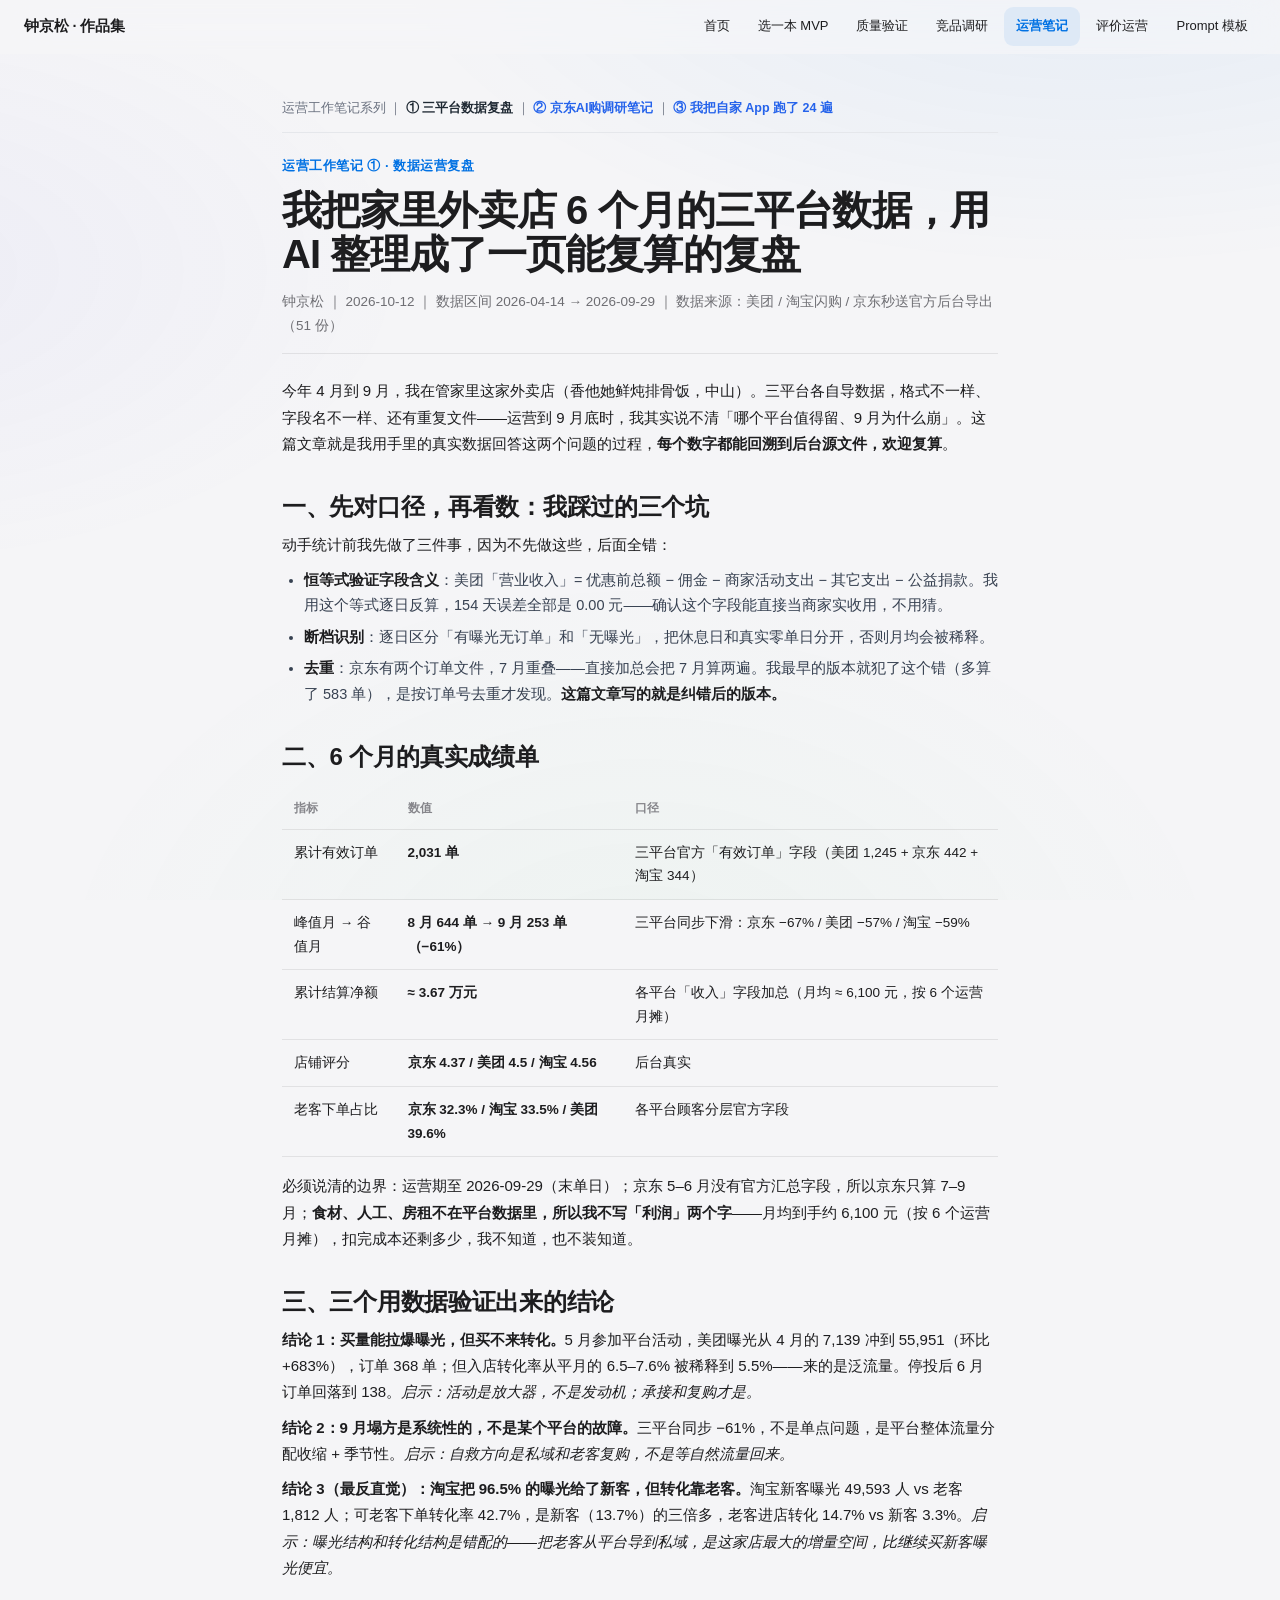
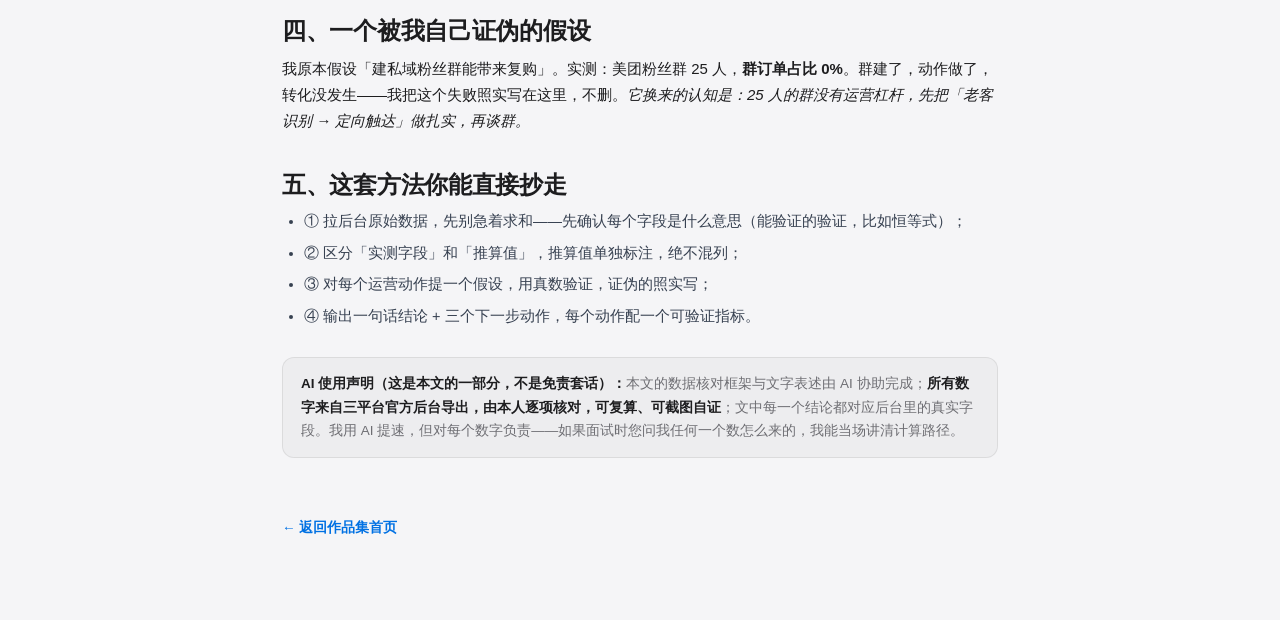
==== aigc/index.html @ b5534ff2 "作品集静态站：GitHub Pages 就绪（含全部资源与 CSV）" ====
<!DOCTYPE html>
<html lang="zh-CN">
<head>
<meta charset="UTF-8">
<meta name="viewport" content="width=device-width,initial-scale=1">
<title>AIGC 作品 ① · 三平台数据复盘：我把家里外卖店 6 个月的数据算明白了</title>
<style>
*{box-sizing:border-box;margin:0;padding:0}
body{font-family:-apple-system,"Segoe UI","PingFang SC","Microsoft YaHei",sans-serif;
background:#fff;color:#1f2933;line-height:1.85;font-size:16px;-webkit-font-smoothing:antialiased}
.wrap{max-width:760px;margin:0 auto;padding:44px 22px 80px}
.kicker{font-size:13px;font-weight:700;color:#2563eb;letter-spacing:.5px}
h1{font-size:26px;font-weight:800;letter-spacing:-.4px;line-height:1.35;margin:10px 0 14px}
.byline{color:#6b7280;font-size:13.5px;border-bottom:1px solid #e5e7eb;padding-bottom:16px;margin-bottom:24px}
h2{font-size:19px;font-weight:700;margin:36px 0 10px;color:#111}
p{color:#374151;margin:12px 0}
strong{color:#111}
table{width:100%;border-collapse:collapse;font-size:13.5px;margin:16px 0}
th,td{padding:9px 10px;border:1px solid #e5e7eb;text-align:left;vertical-align:top}
th{background:#f3f4f6;font-weight:600;color:#4b5563;font-size:12.5px}
.hl{background:#fffbeb;border:1px solid #fde68a;border-radius:10px;padding:14px 18px;font-size:14px;color:#78350f;margin:16px 0}
.ok{background:#ecfdf5;border:1px solid #a7f3d0;border-radius:10px;padding:14px 18px;font-size:14px;color:#065f46;margin:16px 0}
.disclosure{border:1px dashed #cbd5e1;border-radius:10px;padding:14px 18px;font-size:13.5px;color:#475569;margin:28px 0;background:#f8fafc}
ul{margin:10px 0 14px 22px;color:#374151}
li{margin:6px 0}
.back{display:inline-block;margin-top:30px;font-size:13.5px;color:#2563eb;text-decoration:none;font-weight:600}
</style>
<link rel="stylesheet" href="../assets/apple-fx.css"></head><body>
<nav id="nav">
  <span class="brand">钟京松 · 作品集</span>
  <a href="/">首页</a>
  <a href="/mvp/index.html">选一本 MVP</a>
  <a href="/evaluation/index.html">质量验证</a>
  <a href="/analysis/index.html">竞品调研</a>
  <a href="/aigc/index.html" class="on">运营笔记</a>
  <a href="/reviews/index.html">评价运营</a>
  <a href="/prompts/index.html">Prompt 模板</a>
</nav>
<div class="wrap">

<div style="font-size:12.5px;color:#6b7280;border-bottom:1px solid #e5e7eb;padding-bottom:12px;margin-bottom:22px">运营工作笔记系列 ｜ <b style="color:#1f2933">① 三平台数据复盘</b> ｜ <a href="2/index.html" style="color:#2563eb;font-weight:600;text-decoration:none">② 京东AI购调研笔记</a> ｜ <a href="3/index.html" style="color:#2563eb;font-weight:600;text-decoration:none">③ 我把自家 App 跑了 24 遍</a></div>
<div class="kicker">运营工作笔记 ① · 数据运营复盘</div>
<h1>我把家里外卖店 6 个月的三平台数据，用 AI 整理成了一页能复算的复盘</h1>
<div class="byline">钟京松 ｜ 2026-10-12 ｜ 数据区间 2026-04-14 → 2026-09-29 ｜ 数据来源：美团 / 淘宝闪购 / 京东秒送官方后台导出（51 份）</div>

<p>今年 4 月到 9 月，我在管家里这家外卖店（香他她鲜炖排骨饭，中山）。三平台各自导数据，格式不一样、字段名不一样、还有重复文件——运营到 9 月底时，我其实说不清「哪个平台值得留、9 月为什么崩」。这篇文章就是我用手里的真实数据回答这两个问题的过程，<strong>每个数字都能回溯到后台源文件，欢迎复算</strong>。</p>

<h2>一、先对口径，再看数：我踩过的三个坑</h2>
<p>动手统计前我先做了三件事，因为不先做这些，后面全错：</p>
<ul>
  <li><strong>恒等式验证字段含义</strong>：美团「营业收入」= 优惠前总额 − 佣金 − 商家活动支出 − 其它支出 − 公益捐款。我用这个等式逐日反算，154 天误差全部是 0.00 元——确认这个字段能直接当商家实收用，不用猜。</li>
  <li><strong>断档识别</strong>：逐日区分「有曝光无订单」和「无曝光」，把休息日和真实零单日分开，否则月均会被稀释。</li>
  <li><strong>去重</strong>：京东有两个订单文件，7 月重叠——直接加总会把 7 月算两遍。我最早的版本就犯了这个错（多算了 583 单），是按订单号去重才发现。<strong>这篇文章写的就是纠错后的版本。</strong></li>
</ul>

<h2>二、6 个月的真实成绩单</h2>
<table>
  <tr><th>指标</th><th>数值</th><th>口径</th></tr>
  <tr><td>累计有效订单</td><td><strong>2,031 单</strong></td><td>三平台官方「有效订单」字段（美团 1,245 + 京东 442 + 淘宝 344）</td></tr>
  <tr><td>峰值月 → 谷值月</td><td><strong>8 月 644 单 → 9 月 253 单（−61%）</strong></td><td>三平台同步下滑：京东 −67% / 美团 −57% / 淘宝 −59%</td></tr>
  <tr><td>累计结算净额</td><td><strong>≈ 3.67 万元</strong></td><td>各平台「收入」字段加总（月均 ≈ 6,100 元，按 6 个运营月摊）</td></tr>
  <tr><td>店铺评分</td><td><strong>京东 4.37 / 美团 4.5 / 淘宝 4.56</strong></td><td>后台真实</td></tr>
  <tr><td>老客下单占比</td><td><strong>京东 32.3% / 淘宝 33.5% / 美团 39.6%</strong></td><td>各平台顾客分层官方字段</td></tr>
</table>
<p>必须说清的边界：运营期至 2026-09-29（末单日）；京东 5–6 月没有官方汇总字段，所以京东只算 7–9 月；<strong>食材、人工、房租不在平台数据里，所以我不写「利润」两个字</strong>——月均到手约 6,100 元（按 6 个运营月摊），扣完成本还剩多少，我不知道，也不装知道。</p>

<h2>三、三个用数据验证出来的结论</h2>
<p><strong>结论 1：买量能拉爆曝光，但买不来转化。</strong>5 月参加平台活动，美团曝光从 4 月的 7,139 冲到 55,951（环比 +683%），订单 368 单；但入店转化率从平月的 6.5–7.6% 被稀释到 5.5%——来的是泛流量。停投后 6 月订单回落到 138。<em>启示：活动是放大器，不是发动机；承接和复购才是。</em></p>
<p><strong>结论 2：9 月塌方是系统性的，不是某个平台的故障。</strong>三平台同步 −61%，不是单点问题，是平台整体流量分配收缩 + 季节性。<em>启示：自救方向是私域和老客复购，不是等自然流量回来。</em></p>
<p><strong>结论 3（最反直觉）：淘宝把 96.5% 的曝光给了新客，但转化靠老客。</strong>淘宝新客曝光 49,593 人 vs 老客 1,812 人；可老客下单转化率 42.7%，是新客（13.7%）的三倍多，老客进店转化 14.7% vs 新客 3.3%。<em>启示：曝光结构和转化结构是错配的——把老客从平台导到私域，是这家店最大的增量空间，比继续买新客曝光便宜。</em></p>

<h2>四、一个被我自己证伪的假设</h2>
<p>我原本假设「建私域粉丝群能带来复购」。实测：美团粉丝群 25 人，<strong>群订单占比 0%</strong>。群建了，动作做了，转化没发生——我把这个失败照实写在这里，不删。<em>它换来的认知是：25 人的群没有运营杠杆，先把「老客识别 → 定向触达」做扎实，再谈群。</em></p>

<h2>五、这套方法你能直接抄走</h2>
<ul>
  <li>① 拉后台原始数据，先别急着求和——先确认每个字段是什么意思（能验证的验证，比如恒等式）；</li>
  <li>② 区分「实测字段」和「推算值」，推算值单独标注，绝不混列；</li>
  <li>③ 对每个运营动作提一个假设，用真数验证，证伪的照实写；</li>
  <li>④ 输出一句话结论 + 三个下一步动作，每个动作配一个可验证指标。</li>
</ul>

<div class="disclosure"><strong>AI 使用声明（这是本文的一部分，不是免责套话）：</strong>本文的数据核对框架与文字表述由 AI 协助完成；<strong>所有数字来自三平台官方后台导出，由本人逐项核对，可复算、可截图自证</strong>；文中每一个结论都对应后台里的真实字段。我用 AI 提速，但对每个数字负责——如果面试时您问我任何一个数怎么来的，我能当场讲清计算路径。</div>

<a class="back" href="index.html">← 返回作品集首页</a>
</div><script src="../assets/apple-fx.js" defer></script>
</body></html>
---- assets/apple-fx.css ----
/* ============================================================
   apple-fx.css — Apple 官网级效果层（作品集全站共享）
   依赖：无。置于各页 <style> 之后链接，靠级联覆盖页面原样式。
   配套：apple-fx.js（加 .fx-on、跑滚动编排）；无 JS 时全站退回原样式。
   来源：apple-design（物理/哲学）+ apple-web-fx skill（代码/数值）
   ============================================================ */

:root{
  --ap-bg:#f5f5f7; --ap-ink:#1d1d1f; --ap-text:#1d1d1f;
  --ap-muted:#6e6e73; --ap-faint:#86868b;
  --ap-blue:#0071e3; --ap-blue-hover:#0077ed; --ap-blue-soft:rgba(0,113,227,.08);
  --ap-green:#248a3d; --ap-green-soft:rgba(52,199,89,.12);
  --ap-amber:#b25000; --ap-amber-soft:rgba(255,149,0,.12);
  --ap-red:#d70015;   --ap-red-soft:rgba(255,59,48,.10);
  --ap-card:rgba(255,255,255,.72);
  --ap-line:rgba(0,0,0,.08);
  --ap-radius:18px; --ap-radius-sm:14px; --ap-pill:980px;
  --ap-shadow:0 1px 2px rgba(0,0,0,.04),0 12px 32px rgba(0,0,0,.07);
  --ap-ease:cubic-bezier(.28,.11,.32,1);
  --ap-font:-apple-system,BlinkMacSystemFont,"SF Pro Display","SF Pro Text","Helvetica Neue","PingFang SC","Microsoft YaHei",sans-serif;
}

/* ---------- 基底：苹果灰底 + 系统字 ---------- */
.fx-on body{background:var(--ap-bg);color:var(--ap-text);
  font-family:var(--ap-font);font-size:15px;line-height:1.75}
.fx-on .wrap{position:relative;z-index:1}

/* ---------- 玻璃卡：header / section / .card / .kpi ---------- */
.fx-on header,.fx-on section,.fx-on .card,.fx-on .kpi{
  position:relative;isolation:isolate;
  background:linear-gradient(180deg,rgba(255,255,255,.85),rgba(255,255,255,.70));
  -webkit-backdrop-filter:blur(24px) saturate(180%);
  backdrop-filter:blur(24px) saturate(180%);
  border:1px solid rgba(255,255,255,.70);
  border-radius:var(--ap-radius);
  box-shadow:inset 0 1px 0 rgba(255,255,255,.90),0 1px 2px rgba(0,0,0,.03),0 16px 40px rgba(0,0,0,.07);
}
.fx-on header::after,.fx-on section::after,.fx-on .card::after,.fx-on .kpi::after{
  content:"";position:absolute;inset:0;border-radius:inherit;pointer-events:none;z-index:-1;
  background:linear-gradient(135deg,rgba(255,255,255,.40),rgba(255,255,255,.06) 30%,transparent 60%);
  mix-blend-mode:screen}
.fx-on header{padding:34px 36px}
.fx-on section{padding:30px 34px}
.fx-on .card{border-radius:var(--ap-radius-sm);padding:18px 22px}
.fx-on .kpi{border-radius:var(--ap-radius-sm);padding:16px 18px}

/* ---------- 字阶：tracking 随字号收紧 ---------- */
.fx-on h1{font-size:clamp(26px,4vw,40px);font-weight:700;letter-spacing:-.022em;line-height:1.1;color:var(--ap-ink)}
.fx-on h2{font-size:clamp(19px,2.4vw,24px);font-weight:700;letter-spacing:-.012em;line-height:1.2;color:var(--ap-ink)}
.fx-on h3{font-size:16.5px;font-weight:600;letter-spacing:-.005em;line-height:1.4;color:var(--ap-ink);margin:22px 0 8px}
.fx-on p{color:var(--ap-text);font-size:15px;margin:9px 0}
.fx-on li{font-size:14.5px}
.fx-on .sub,.fx-on .meta,.fx-on .small,.fx-on footer{color:var(--ap-muted)}
.fx-on .small{font-size:13px}
.fx-on b,.fx-on strong{color:var(--ap-ink);font-weight:600}
.fx-on h2::before{background:var(--ap-blue)!important;width:4px;border-radius:2px}

/* ---------- 链接：苹果蓝 ---------- */
.fx-on a{color:var(--ap-blue);text-decoration:none;font-weight:500}
.fx-on a:hover{text-decoration:underline;text-underline-offset:3px}

/* ---------- 导航基座（不依赖 .fx-on：无 JS 也有完整形态；全站统一） ---------- */
#nav{position:sticky;top:0;z-index:100;display:flex;align-items:center;gap:4px;flex-wrap:wrap;
  padding:0 20px;background:rgba(245,245,247,.85);
  -webkit-backdrop-filter:blur(20px) saturate(180%);
  backdrop-filter:blur(20px) saturate(180%);
  border-bottom:1px solid rgba(0,0,0,.06);
  font-family:var(--ap-font)}
#nav .brand{font-weight:700;font-size:14.5px;color:var(--ap-ink);margin-right:auto;
  padding:14px 4px;letter-spacing:-.01em;white-space:nowrap}
#nav a{padding:8px 12px;font-size:13px;color:var(--ap-ink);text-decoration:none;
  font-weight:500;white-space:nowrap;border-radius:9px;border-bottom:none;
  transition:color .2s var(--ap-ease),background .2s var(--ap-ease)}
#nav a:hover{color:var(--ap-blue);background:rgba(0,113,227,.06);text-decoration:none}
#nav a.on{color:var(--ap-blue);font-weight:600;background:var(--ap-blue-soft)}
#nav.scrolled{border-bottom-color:var(--ap-line);box-shadow:0 1px 12px rgba(0,0,0,.05)}

/* ---------- 玻璃导航（仅 index 有 #nav） ---------- */
.fx-on #nav{background:rgba(245,245,247,.72);
  -webkit-backdrop-filter:blur(20px) saturate(180%);
  backdrop-filter:blur(20px) saturate(180%);
  border-bottom:1px solid transparent;
  transition:border-color .3s var(--ap-ease),box-shadow .3s var(--ap-ease)}
.fx-on #nav.scrolled{border-bottom-color:var(--ap-line);box-shadow:0 1px 12px rgba(0,0,0,.05)}
.fx-on #nav .brand{font-weight:700;letter-spacing:-.01em}
.fx-on #nav a{font-size:13px;font-weight:500;color:var(--ap-ink);
  padding:8px 12px;border-radius:9px;border-bottom:none!important;
  transition:color .2s var(--ap-ease),background .2s var(--ap-ease)}
.fx-on #nav a:hover{color:var(--ap-blue);background:rgba(0,113,227,.06)}
.fx-on #nav a.on{color:var(--ap-blue);font-weight:600;background:var(--ap-blue-soft)}

/* ---------- chip / tag：全圆灰 pill ---------- */
.fx-on .tag{background:rgba(0,0,0,.05);color:#424245;border:none;
  border-radius:var(--ap-pill);padding:5px 13px;font-size:12px;font-weight:500}

/* ---------- 表格：发丝线 + 行 hover ---------- */
.fx-on th{background:transparent;color:var(--ap-faint);font-size:12px;font-weight:600;
  border:none;border-bottom:1px solid var(--ap-line);padding:10px 12px}
.fx-on td{border:none;border-bottom:1px solid var(--ap-line);padding:11px 12px;
  font-size:13.5px;font-variant-numeric:tabular-nums}
.fx-on tbody tr:hover td{background:rgba(0,113,227,.045)}
.fx-on tfoot td{background:rgba(0,0,0,.025);font-weight:700}

/* ---------- 提示块：柔化（.note/.ok/.first） ---------- */
.fx-on .note,.fx-on .ok,.fx-on .first{
  border-radius:12px;padding:14px 18px;font-size:13.5px;line-height:1.75;
  border:1px solid transparent;border-left-width:3px;border-left-style:solid}
.fx-on .note{background:var(--ap-amber-soft);border-color:rgba(255,149,0,.25);border-left-color:#ff9500;color:#93350c}
.fx-on .ok{background:var(--ap-green-soft);border-color:rgba(52,199,89,.25);border-left-color:#34c759;color:#1c6b3a}
.fx-on .first{background:var(--ap-blue-soft);border-color:rgba(0,113,227,.20);border-left-color:var(--ap-blue);color:#0b4a8f}

/* ---------- 按钮化：.copy → Apple ghost pill + 按压反馈 ---------- */
.fx-on .copy{display:inline-flex;align-items:center;gap:6px;
  background:var(--ap-blue-soft);color:var(--ap-blue);
  border:1px solid rgba(0,113,227,.18);border-radius:var(--ap-pill);
  padding:10px 18px;font:600 13.5px/1.2 var(--ap-font);cursor:pointer;
  transition:background .2s var(--ap-ease),transform .12s ease-out,border-color .2s;
  touch-action:manipulation;-webkit-tap-highlight-color:transparent;user-select:none}
.fx-on .copy:hover{background:rgba(0,113,227,.14);border-color:rgba(0,113,227,.30)}
.fx-on .copy:active{transform:scale(.96)}
.fx-on .copy.copied{background:var(--ap-green-soft);color:var(--ap-green);border-color:rgba(52,199,89,.35)}

/* ---------- KPI 数值 ---------- */
.fx-on .kpi .v{font-size:30px;font-weight:800;letter-spacing:-.02em;
  font-variant-numeric:tabular-nums;color:var(--ap-ink);line-height:1.15}
.fx-on .kpi .l{font-size:12px;color:var(--ap-muted);margin-top:5px;line-height:1.45}

/* ---------- 柱状图轨道 ---------- */
.fx-on .bar-row .tr{background:rgba(0,0,0,.05)}
.fx-on .bar-row .fl{width:0;transition:width .9s var(--ap-ease);border-radius:6px}
.fx-on .bar-row .lb,.fx-on .bar-row .vl{font-variant-numeric:tabular-nums}
.fx-on .bar-row .vl{color:var(--ap-ink)}

/* ---------- 截图卡（analysis/reviews） ---------- */
.fx-on .shot img{border-radius:12px;border:1px solid var(--ap-line);
  box-shadow:0 1px 2px rgba(0,0,0,.04),0 10px 28px rgba(0,0,0,.08);
  transition:transform .35s var(--ap-ease),box-shadow .35s var(--ap-ease)}
.fx-on .shot img:hover{transform:translateY(-3px);
  box-shadow:0 2px 4px rgba(0,0,0,.05),0 18px 44px rgba(0,0,0,.12)}
.fx-on .shot .cap{color:var(--ap-muted);font-size:12.5px}

/* ---------- 滚动揭示（仅 .fx-on 下生效；JS 失效则全可见） ---------- */
.fx-on .rv{opacity:0;transform:translateY(26px);filter:blur(6px);
  transition:opacity .7s var(--ap-ease),transform .7s var(--ap-ease),filter .7s var(--ap-ease)}
.fx-on .rv.in{opacity:1;transform:none;filter:none}

/* ---------- Hero 入场（index） ---------- */
@keyframes apRise{from{opacity:0;transform:translateY(22px)}to{opacity:1;transform:none}}
.fx-on #hero>*{animation:apRise .65s var(--ap-ease) both}
.fx-on #hero>*:nth-child(2){animation-delay:.08s}
.fx-on #hero>*:nth-child(3){animation-delay:.16s}
.fx-on #hero{transition:transform .1s linear,opacity .1s linear}

/* ---------- 环境光晕（给玻璃可采样的背景，JS 注入 #ap-wash） ---------- */
#ap-wash{position:fixed;inset:0;z-index:0;pointer-events:none;
  background:
    radial-gradient(1200px 600px at 85% -10%, rgba(0,113,227,.07), transparent 60%),
    radial-gradient(900px 500px at -10% 30%, rgba(94,92,230,.05), transparent 60%),
    radial-gradient(1000px 700px at 50% 110%, rgba(52,199,89,.04), transparent 60%)}

/* ---------- 移动端 ---------- */
@media (max-width:640px){
  .fx-on header{padding:24px 20px}
  .fx-on section{padding:22px 18px}
  .fx-on .kpi .v{font-size:24px}
}

/* ---------- 降级：reduced-motion / reduced-transparency / contrast ---------- */
@media (prefers-reduced-motion:reduce){
  .fx-on .rv{opacity:1!important;transform:none!important;filter:none!important;transition:none!important}
  .fx-on .reveal{opacity:1!important;transform:none!important}
  .fx-on #hero>*{animation:none!important}
  .fx-on #hero{transition:none!important;transform:none!important;opacity:1!important}
  .fx-on .bar-row .fl{transition:none!important}
  .fx-on .shot img{transition:none!important}
  .fx-on .shot img:hover{transform:none!important}
  .fx-on .p,.fx-on .p .cp{transition:none!important}
  html{scroll-behavior:auto!important}
}
@media (prefers-reduced-transparency:reduce){
  .fx-on header,.fx-on section,.fx-on .card,.fx-on .kpi,.fx-on #nav,.fx-on .p{
    background:#fff;backdrop-filter:none;-webkit-backdrop-filter:none}
}
@media (prefers-contrast:more){
  .fx-on header,.fx-on section,.fx-on .card,.fx-on .kpi,.fx-on .p{border-color:rgba(0,0,0,.35)}
}

/* ============================================================
   AIGC / Prompt 系列页词汇（kicker/byline/finding/disclosure/.p 折叠卡）
   ============================================================ */
.fx-on .kicker{color:var(--ap-blue);font-size:13px;font-weight:700;letter-spacing:.04em}
.fx-on .byline{color:var(--ap-muted);font-size:13.5px;border-bottom:1px solid var(--ap-line);padding-bottom:16px;margin-bottom:24px}
.fx-on .series{color:var(--ap-muted);font-size:12.5px;border-bottom:1px solid var(--ap-line);padding-bottom:12px;margin-bottom:22px}
.fx-on .series b{color:var(--ap-ink)}
.fx-on .lead{color:var(--ap-muted);font-size:14px}
.fx-on .b{display:inline-block;background:rgba(0,0,0,.05);color:#424245;border:1px solid transparent;
  border-radius:var(--ap-pill);padding:5px 13px;font-size:12px;font-weight:500;margin:0 7px 7px 0}
.fx-on .hl{background:var(--ap-amber-soft);border:1px solid rgba(255,149,0,.25);border-radius:12px;
  padding:14px 18px;font-size:14px;color:#93350c;margin:16px 0;line-height:1.75}
.fx-on .finding{background:var(--ap-blue-soft);border:1px solid rgba(0,113,227,.20);border-left:3px solid var(--ap-blue);
  border-radius:12px;padding:14px 18px;margin:12px 0}
.fx-on .finding .d{color:#0b4a8f;font-size:13.5px;margin-top:4px}
.fx-on .finding.warn{background:var(--ap-amber-soft);border-color:rgba(255,149,0,.25);border-left-color:#ff9500}
.fx-on .finding.warn .d{color:#93350c}
.fx-on .finding.bad{background:var(--ap-red-soft);border-color:rgba(255,59,48,.22);border-left-color:#ff3b30}
.fx-on .finding.bad .d{color:#700f1e}
.fx-on .disclosure{background:rgba(0,0,0,.03);border:1px solid var(--ap-line);border-radius:12px;
  padding:14px 18px;font-size:13.5px;color:var(--ap-muted);margin:28px 0}
.fx-on .back{color:var(--ap-blue);font-weight:600}

/* 折叠卡（prompts 页 details/summary）→ Apple 玻璃卡 */
.fx-on .p{position:relative;
  background:linear-gradient(180deg,rgba(255,255,255,.85),rgba(255,255,255,.70));
  -webkit-backdrop-filter:blur(24px) saturate(180%);
  backdrop-filter:blur(24px) saturate(180%);
  border:1px solid rgba(255,255,255,.70);border-radius:var(--ap-radius-sm);
  box-shadow:inset 0 1px 0 rgba(255,255,255,.90),0 1px 2px rgba(0,0,0,.03),0 10px 28px rgba(0,0,0,.06);
  transition:border-color .25s var(--ap-ease),box-shadow .25s var(--ap-ease)}
.fx-on .p[open]{border-color:rgba(0,113,227,.35)}
.fx-on .p summary:hover{background:rgba(0,113,227,.04)}
.fx-on .p .n{background:var(--ap-blue);color:#fff;border-radius:9px;box-shadow:0 4px 10px rgba(0,113,227,.25)}
.fx-on .p .cp{color:var(--ap-blue);background:var(--ap-blue-soft);border:1px solid rgba(0,113,227,.18);
  border-radius:var(--ap-pill);padding:6px 14px;font-weight:700;font-size:12px;cursor:pointer;
  transition:background .2s var(--ap-ease),transform .12s ease-out;touch-action:manipulation}
.fx-on .p .cp:hover{background:rgba(0,113,227,.14)}
.fx-on .p .cp:active{transform:scale(.96)}
.fx-on .p pre{background:rgba(0,0,0,.03)}
.fx-on .tip{color:var(--ap-muted);border-top:1px dashed var(--ap-line)}
.fx-on .tip code{background:rgba(0,0,0,.05)}

/* prompts 页阅读进度条 → Apple 蓝 */
.fx-on #progress{background:linear-gradient(90deg,var(--ap-blue),#5ac8fa)}

/* prompts 页自带 reveal 系统 → 统一 Apple 缓动 */
.fx-on .reveal{transition:opacity .7s var(--ap-ease),transform .7s var(--ap-ease)}
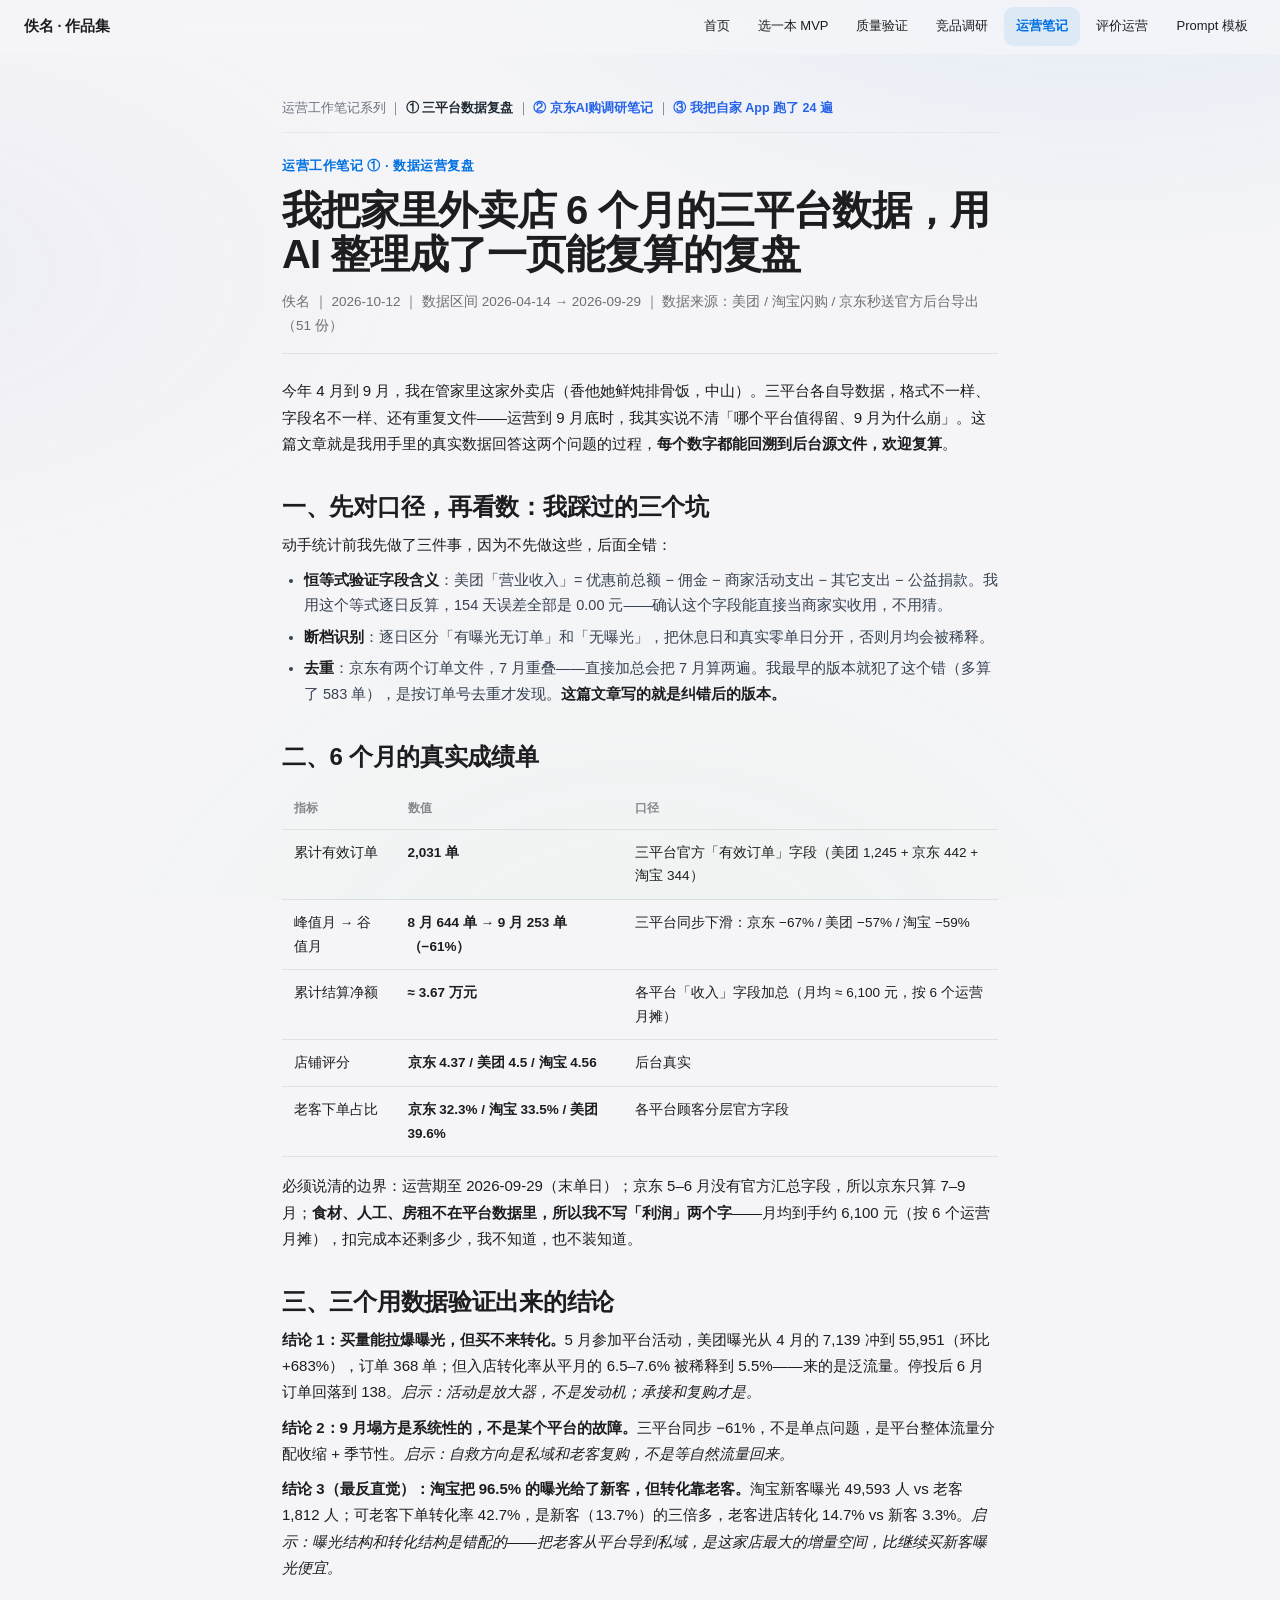
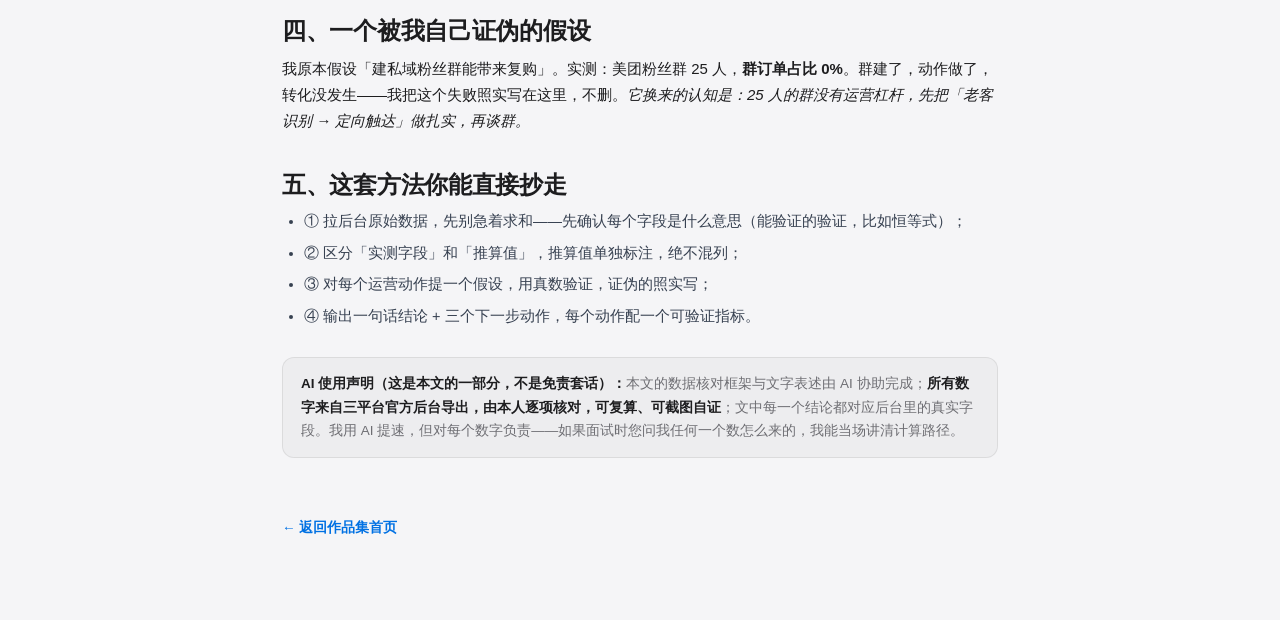
==== commit cce3bf69: "作品集页面姓名统一改为佚名，降低公开暴露信息" ====
--- a/aigc/index.html
+++ b/aigc/index.html
@@ -1,174 +1,174 @@
-<!DOCTYPE html>-
-<html lang="zh-CN">-
-<head>-
-<meta charset="UTF-8">-
-<meta name="viewport" content="width=device-width,initial-scale=1">-
-<title>AIGC 作品 ① · 三平台数据复盘：我把家里外卖店 6 个月的数据算明白了</title>-
-<style>-
-*{box-sizing:border-box;margin:0;padding:0}-
-body{font-family:-apple-system,"Segoe UI","PingFang SC","Microsoft YaHei",sans-serif;-
-background:#fff;color:#1f2933;line-height:1.85;font-size:16px;-webkit-font-smoothing:antialiased}-
-.wrap{max-width:760px;margin:0 auto;padding:44px 22px 80px}-
-.kicker{font-size:13px;font-weight:700;color:#2563eb;letter-spacing:.5px}-
-h1{font-size:26px;font-weight:800;letter-spacing:-.4px;line-height:1.35;margin:10px 0 14px}-
-.byline{color:#6b7280;font-size:13.5px;border-bottom:1px solid #e5e7eb;padding-bottom:16px;margin-bottom:24px}-
-h2{font-size:19px;font-weight:700;margin:36px 0 10px;color:#111}-
-p{color:#374151;margin:12px 0}-
-strong{color:#111}-
-table{width:100%;border-collapse:collapse;font-size:13.5px;margin:16px 0}-
-th,td{padding:9px 10px;border:1px solid #e5e7eb;text-align:left;vertical-align:top}-
-th{background:#f3f4f6;font-weight:600;color:#4b5563;font-size:12.5px}-
-.hl{background:#fffbeb;border:1px solid #fde68a;border-radius:10px;padding:14px 18px;font-size:14px;color:#78350f;margin:16px 0}-
-.ok{background:#ecfdf5;border:1px solid #a7f3d0;border-radius:10px;padding:14px 18px;font-size:14px;color:#065f46;margin:16px 0}-
-.disclosure{border:1px dashed #cbd5e1;border-radius:10px;padding:14px 18px;font-size:13.5px;color:#475569;margin:28px 0;background:#f8fafc}-
-ul{margin:10px 0 14px 22px;color:#374151}-
-li{margin:6px 0}-
-.back{display:inline-block;margin-top:30px;font-size:13.5px;color:#2563eb;text-decoration:none;font-weight:600}-
-</style>-
-<link rel="stylesheet" href="../assets/apple-fx.css"></head><body>-
-<nav id="nav">-
-  <span class="brand">钟京松 · 作品集</span>-
-  <a href="/">首页</a>-
-  <a href="/mvp/index.html">选一本 MVP</a>-
-  <a href="/evaluation/index.html">质量验证</a>-
-  <a href="/analysis/index.html">竞品调研</a>-
-  <a href="/aigc/index.html" class="on">运营笔记</a>-
-  <a href="/reviews/index.html">评价运营</a>-
-  <a href="/prompts/index.html">Prompt 模板</a>-
-</nav>-
-<div class="wrap">-
--
-<div style="font-size:12.5px;color:#6b7280;border-bottom:1px solid #e5e7eb;padding-bottom:12px;margin-bottom:22px">运营工作笔记系列 ｜ <b style="color:#1f2933">① 三平台数据复盘</b> ｜ <a href="2/index.html" style="color:#2563eb;font-weight:600;text-decoration:none">② 京东AI购调研笔记</a> ｜ <a href="3/index.html" style="color:#2563eb;font-weight:600;text-decoration:none">③ 我把自家 App 跑了 24 遍</a></div>-
-<div class="kicker">运营工作笔记 ① · 数据运营复盘</div>-
-<h1>我把家里外卖店 6 个月的三平台数据，用 AI 整理成了一页能复算的复盘</h1>-
-<div class="byline">钟京松 ｜ 2026-10-12 ｜ 数据区间 2026-04-14 → 2026-09-29 ｜ 数据来源：美团 / 淘宝闪购 / 京东秒送官方后台导出（51 份）</div>-
--
-<p>今年 4 月到 9 月，我在管家里这家外卖店（香他她鲜炖排骨饭，中山）。三平台各自导数据，格式不一样、字段名不一样、还有重复文件——运营到 9 月底时，我其实说不清「哪个平台值得留、9 月为什么崩」。这篇文章就是我用手里的真实数据回答这两个问题的过程，<strong>每个数字都能回溯到后台源文件，欢迎复算</strong>。</p>-
--
-<h2>一、先对口径，再看数：我踩过的三个坑</h2>-
-<p>动手统计前我先做了三件事，因为不先做这些，后面全错：</p>-
-<ul>-
-  <li><strong>恒等式验证字段含义</strong>：美团「营业收入」= 优惠前总额 − 佣金 − 商家活动支出 − 其它支出 − 公益捐款。我用这个等式逐日反算，154 天误差全部是 0.00 元——确认这个字段能直接当商家实收用，不用猜。</li>-
-  <li><strong>断档识别</strong>：逐日区分「有曝光无订单」和「无曝光」，把休息日和真实零单日分开，否则月均会被稀释。</li>-
-  <li><strong>去重</strong>：京东有两个订单文件，7 月重叠——直接加总会把 7 月算两遍。我最早的版本就犯了这个错（多算了 583 单），是按订单号去重才发现。<strong>这篇文章写的就是纠错后的版本。</strong></li>-
-</ul>-
--
-<h2>二、6 个月的真实成绩单</h2>-
-<table>-
-  <tr><th>指标</th><th>数值</th><th>口径</th></tr>-
-  <tr><td>累计有效订单</td><td><strong>2,031 单</strong></td><td>三平台官方「有效订单」字段（美团 1,245 + 京东 442 + 淘宝 344）</td></tr>-
-  <tr><td>峰值月 → 谷值月</td><td><strong>8 月 644 单 → 9 月 253 单（−61%）</strong></td><td>三平台同步下滑：京东 −67% / 美团 −57% / 淘宝 −59%</td></tr>-
-  <tr><td>累计结算净额</td><td><strong>≈ 3.67 万元</strong></td><td>各平台「收入」字段加总（月均 ≈ 6,100 元，按 6 个运营月摊）</td></tr>-
-  <tr><td>店铺评分</td><td><strong>京东 4.37 / 美团 4.5 / 淘宝 4.56</strong></td><td>后台真实</td></tr>-
-  <tr><td>老客下单占比</td><td><strong>京东 32.3% / 淘宝 33.5% / 美团 39.6%</strong></td><td>各平台顾客分层官方字段</td></tr>-
-</table>-
-<p>必须说清的边界：运营期至 2026-09-29（末单日）；京东 5–6 月没有官方汇总字段，所以京东只算 7–9 月；<strong>食材、人工、房租不在平台数据里，所以我不写「利润」两个字</strong>——月均到手约 6,100 元（按 6 个运营月摊），扣完成本还剩多少，我不知道，也不装知道。</p>-
--
-<h2>三、三个用数据验证出来的结论</h2>-
-<p><strong>结论 1：买量能拉爆曝光，但买不来转化。</strong>5 月参加平台活动，美团曝光从 4 月的 7,139 冲到 55,951（环比 +683%），订单 368 单；但入店转化率从平月的 6.5–7.6% 被稀释到 5.5%——来的是泛流量。停投后 6 月订单回落到 138。<em>启示：活动是放大器，不是发动机；承接和复购才是。</em></p>-
-<p><strong>结论 2：9 月塌方是系统性的，不是某个平台的故障。</strong>三平台同步 −61%，不是单点问题，是平台整体流量分配收缩 + 季节性。<em>启示：自救方向是私域和老客复购，不是等自然流量回来。</em></p>-
-<p><strong>结论 3（最反直觉）：淘宝把 96.5% 的曝光给了新客，但转化靠老客。</strong>淘宝新客曝光 49,593 人 vs 老客 1,812 人；可老客下单转化率 42.7%，是新客（13.7%）的三倍多，老客进店转化 14.7% vs 新客 3.3%。<em>启示：曝光结构和转化结构是错配的——把老客从平台导到私域，是这家店最大的增量空间，比继续买新客曝光便宜。</em></p>-
--
-<h2>四、一个被我自己证伪的假设</h2>-
-<p>我原本假设「建私域粉丝群能带来复购」。实测：美团粉丝群 25 人，<strong>群订单占比 0%</strong>。群建了，动作做了，转化没发生——我把这个失败照实写在这里，不删。<em>它换来的认知是：25 人的群没有运营杠杆，先把「老客识别 → 定向触达」做扎实，再谈群。</em></p>-
--
-<h2>五、这套方法你能直接抄走</h2>-
-<ul>-
-  <li>① 拉后台原始数据，先别急着求和——先确认每个字段是什么意思（能验证的验证，比如恒等式）；</li>-
-  <li>② 区分「实测字段」和「推算值」，推算值单独标注，绝不混列；</li>-
-  <li>③ 对每个运营动作提一个假设，用真数验证，证伪的照实写；</li>-
-  <li>④ 输出一句话结论 + 三个下一步动作，每个动作配一个可验证指标。</li>-
-</ul>-
--
-<div class="disclosure"><strong>AI 使用声明（这是本文的一部分，不是免责套话）：</strong>本文的数据核对框架与文字表述由 AI 协助完成；<strong>所有数字来自三平台官方后台导出，由本人逐项核对，可复算、可截图自证</strong>；文中每一个结论都对应后台里的真实字段。我用 AI 提速，但对每个数字负责——如果面试时您问我任何一个数怎么来的，我能当场讲清计算路径。</div>-
--
-<a class="back" href="index.html">← 返回作品集首页</a>-
-</div><script src="../assets/apple-fx.js" defer></script>-
-</body></html>-
+<!DOCTYPE html>
+
+<html lang="zh-CN">
+
+<head>
+
+<meta charset="UTF-8">
+
+<meta name="viewport" content="width=device-width,initial-scale=1">
+
+<title>AIGC 作品 ① · 三平台数据复盘：我把家里外卖店 6 个月的数据算明白了</title>
+
+<style>
+
+*{box-sizing:border-box;margin:0;padding:0}
+
+body{font-family:-apple-system,"Segoe UI","PingFang SC","Microsoft YaHei",sans-serif;
+
+background:#fff;color:#1f2933;line-height:1.85;font-size:16px;-webkit-font-smoothing:antialiased}
+
+.wrap{max-width:760px;margin:0 auto;padding:44px 22px 80px}
+
+.kicker{font-size:13px;font-weight:700;color:#2563eb;letter-spacing:.5px}
+
+h1{font-size:26px;font-weight:800;letter-spacing:-.4px;line-height:1.35;margin:10px 0 14px}
+
+.byline{color:#6b7280;font-size:13.5px;border-bottom:1px solid #e5e7eb;padding-bottom:16px;margin-bottom:24px}
+
+h2{font-size:19px;font-weight:700;margin:36px 0 10px;color:#111}
+
+p{color:#374151;margin:12px 0}
+
+strong{color:#111}
+
+table{width:100%;border-collapse:collapse;font-size:13.5px;margin:16px 0}
+
+th,td{padding:9px 10px;border:1px solid #e5e7eb;text-align:left;vertical-align:top}
+
+th{background:#f3f4f6;font-weight:600;color:#4b5563;font-size:12.5px}
+
+.hl{background:#fffbeb;border:1px solid #fde68a;border-radius:10px;padding:14px 18px;font-size:14px;color:#78350f;margin:16px 0}
+
+.ok{background:#ecfdf5;border:1px solid #a7f3d0;border-radius:10px;padding:14px 18px;font-size:14px;color:#065f46;margin:16px 0}
+
+.disclosure{border:1px dashed #cbd5e1;border-radius:10px;padding:14px 18px;font-size:13.5px;color:#475569;margin:28px 0;background:#f8fafc}
+
+ul{margin:10px 0 14px 22px;color:#374151}
+
+li{margin:6px 0}
+
+.back{display:inline-block;margin-top:30px;font-size:13.5px;color:#2563eb;text-decoration:none;font-weight:600}
+
+</style>
+
+<link rel="stylesheet" href="../assets/apple-fx.css"></head><body>
+
+<nav id="nav">
+
+  <span class="brand">佚名 · 作品集</span>
+
+  <a href="/">首页</a>
+
+  <a href="/mvp/index.html">选一本 MVP</a>
+
+  <a href="/evaluation/index.html">质量验证</a>
+
+  <a href="/analysis/index.html">竞品调研</a>
+
+  <a href="/aigc/index.html" class="on">运营笔记</a>
+
+  <a href="/reviews/index.html">评价运营</a>
+
+  <a href="/prompts/index.html">Prompt 模板</a>
+
+</nav>
+
+<div class="wrap">
+
+
+
+<div style="font-size:12.5px;color:#6b7280;border-bottom:1px solid #e5e7eb;padding-bottom:12px;margin-bottom:22px">运营工作笔记系列 ｜ <b style="color:#1f2933">① 三平台数据复盘</b> ｜ <a href="2/index.html" style="color:#2563eb;font-weight:600;text-decoration:none">② 京东AI购调研笔记</a> ｜ <a href="3/index.html" style="color:#2563eb;font-weight:600;text-decoration:none">③ 我把自家 App 跑了 24 遍</a></div>
+
+<div class="kicker">运营工作笔记 ① · 数据运营复盘</div>
+
+<h1>我把家里外卖店 6 个月的三平台数据，用 AI 整理成了一页能复算的复盘</h1>
+
+<div class="byline">佚名 ｜ 2026-10-12 ｜ 数据区间 2026-04-14 → 2026-09-29 ｜ 数据来源：美团 / 淘宝闪购 / 京东秒送官方后台导出（51 份）</div>
+
+
+
+<p>今年 4 月到 9 月，我在管家里这家外卖店（香他她鲜炖排骨饭，中山）。三平台各自导数据，格式不一样、字段名不一样、还有重复文件——运营到 9 月底时，我其实说不清「哪个平台值得留、9 月为什么崩」。这篇文章就是我用手里的真实数据回答这两个问题的过程，<strong>每个数字都能回溯到后台源文件，欢迎复算</strong>。</p>
+
+
+
+<h2>一、先对口径，再看数：我踩过的三个坑</h2>
+
+<p>动手统计前我先做了三件事，因为不先做这些，后面全错：</p>
+
+<ul>
+
+  <li><strong>恒等式验证字段含义</strong>：美团「营业收入」= 优惠前总额 − 佣金 − 商家活动支出 − 其它支出 − 公益捐款。我用这个等式逐日反算，154 天误差全部是 0.00 元——确认这个字段能直接当商家实收用，不用猜。</li>
+
+  <li><strong>断档识别</strong>：逐日区分「有曝光无订单」和「无曝光」，把休息日和真实零单日分开，否则月均会被稀释。</li>
+
+  <li><strong>去重</strong>：京东有两个订单文件，7 月重叠——直接加总会把 7 月算两遍。我最早的版本就犯了这个错（多算了 583 单），是按订单号去重才发现。<strong>这篇文章写的就是纠错后的版本。</strong></li>
+
+</ul>
+
+
+
+<h2>二、6 个月的真实成绩单</h2>
+
+<table>
+
+  <tr><th>指标</th><th>数值</th><th>口径</th></tr>
+
+  <tr><td>累计有效订单</td><td><strong>2,031 单</strong></td><td>三平台官方「有效订单」字段（美团 1,245 + 京东 442 + 淘宝 344）</td></tr>
+
+  <tr><td>峰值月 → 谷值月</td><td><strong>8 月 644 单 → 9 月 253 单（−61%）</strong></td><td>三平台同步下滑：京东 −67% / 美团 −57% / 淘宝 −59%</td></tr>
+
+  <tr><td>累计结算净额</td><td><strong>≈ 3.67 万元</strong></td><td>各平台「收入」字段加总（月均 ≈ 6,100 元，按 6 个运营月摊）</td></tr>
+
+  <tr><td>店铺评分</td><td><strong>京东 4.37 / 美团 4.5 / 淘宝 4.56</strong></td><td>后台真实</td></tr>
+
+  <tr><td>老客下单占比</td><td><strong>京东 32.3% / 淘宝 33.5% / 美团 39.6%</strong></td><td>各平台顾客分层官方字段</td></tr>
+
+</table>
+
+<p>必须说清的边界：运营期至 2026-09-29（末单日）；京东 5–6 月没有官方汇总字段，所以京东只算 7–9 月；<strong>食材、人工、房租不在平台数据里，所以我不写「利润」两个字</strong>——月均到手约 6,100 元（按 6 个运营月摊），扣完成本还剩多少，我不知道，也不装知道。</p>
+
+
+
+<h2>三、三个用数据验证出来的结论</h2>
+
+<p><strong>结论 1：买量能拉爆曝光，但买不来转化。</strong>5 月参加平台活动，美团曝光从 4 月的 7,139 冲到 55,951（环比 +683%），订单 368 单；但入店转化率从平月的 6.5–7.6% 被稀释到 5.5%——来的是泛流量。停投后 6 月订单回落到 138。<em>启示：活动是放大器，不是发动机；承接和复购才是。</em></p>
+
+<p><strong>结论 2：9 月塌方是系统性的，不是某个平台的故障。</strong>三平台同步 −61%，不是单点问题，是平台整体流量分配收缩 + 季节性。<em>启示：自救方向是私域和老客复购，不是等自然流量回来。</em></p>
+
+<p><strong>结论 3（最反直觉）：淘宝把 96.5% 的曝光给了新客，但转化靠老客。</strong>淘宝新客曝光 49,593 人 vs 老客 1,812 人；可老客下单转化率 42.7%，是新客（13.7%）的三倍多，老客进店转化 14.7% vs 新客 3.3%。<em>启示：曝光结构和转化结构是错配的——把老客从平台导到私域，是这家店最大的增量空间，比继续买新客曝光便宜。</em></p>
+
+
+
+<h2>四、一个被我自己证伪的假设</h2>
+
+<p>我原本假设「建私域粉丝群能带来复购」。实测：美团粉丝群 25 人，<strong>群订单占比 0%</strong>。群建了，动作做了，转化没发生——我把这个失败照实写在这里，不删。<em>它换来的认知是：25 人的群没有运营杠杆，先把「老客识别 → 定向触达」做扎实，再谈群。</em></p>
+
+
+
+<h2>五、这套方法你能直接抄走</h2>
+
+<ul>
+
+  <li>① 拉后台原始数据，先别急着求和——先确认每个字段是什么意思（能验证的验证，比如恒等式）；</li>
+
+  <li>② 区分「实测字段」和「推算值」，推算值单独标注，绝不混列；</li>
+
+  <li>③ 对每个运营动作提一个假设，用真数验证，证伪的照实写；</li>
+
+  <li>④ 输出一句话结论 + 三个下一步动作，每个动作配一个可验证指标。</li>
+
+</ul>
+
+
+
+<div class="disclosure"><strong>AI 使用声明（这是本文的一部分，不是免责套话）：</strong>本文的数据核对框架与文字表述由 AI 协助完成；<strong>所有数字来自三平台官方后台导出，由本人逐项核对，可复算、可截图自证</strong>；文中每一个结论都对应后台里的真实字段。我用 AI 提速，但对每个数字负责——如果面试时您问我任何一个数怎么来的，我能当场讲清计算路径。</div>
+
+
+
+<a class="back" href="index.html">← 返回作品集首页</a>
+
+</div><script src="../assets/apple-fx.js" defer></script>
+
+</body></html>
+
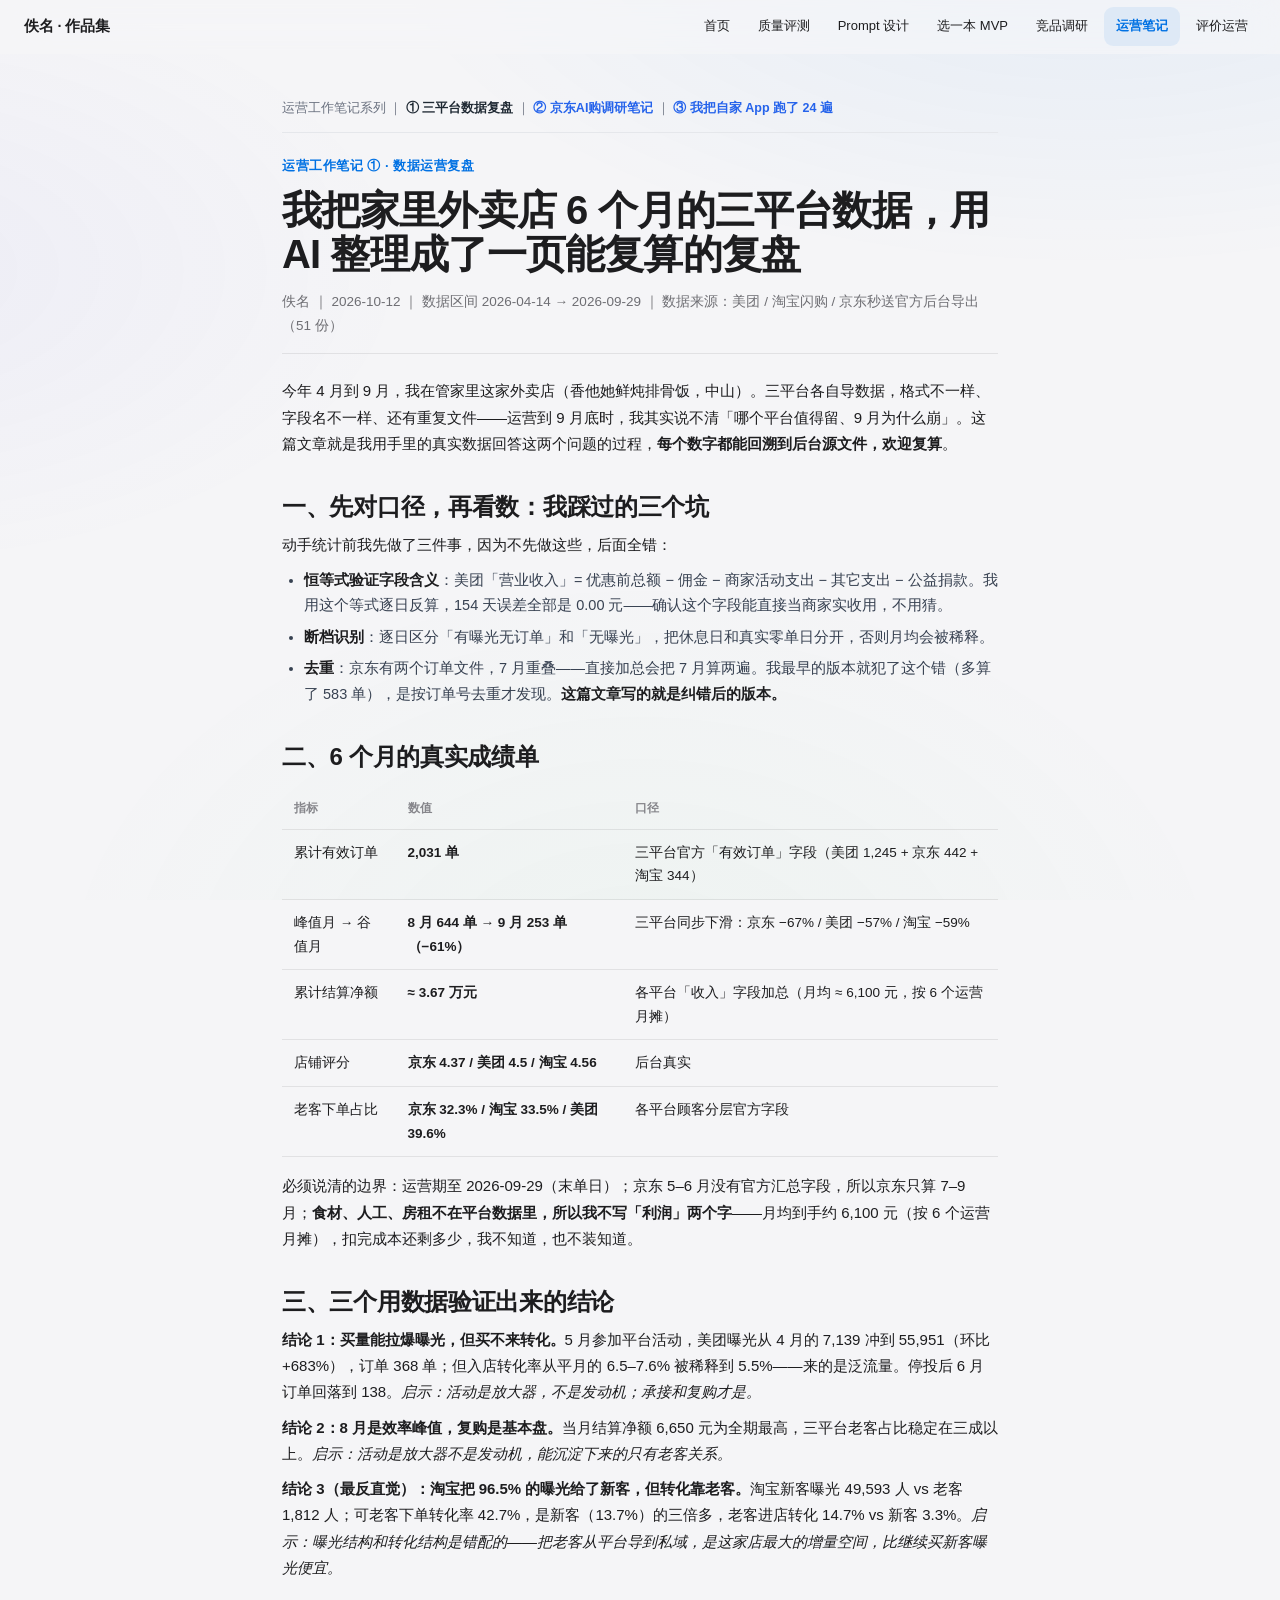
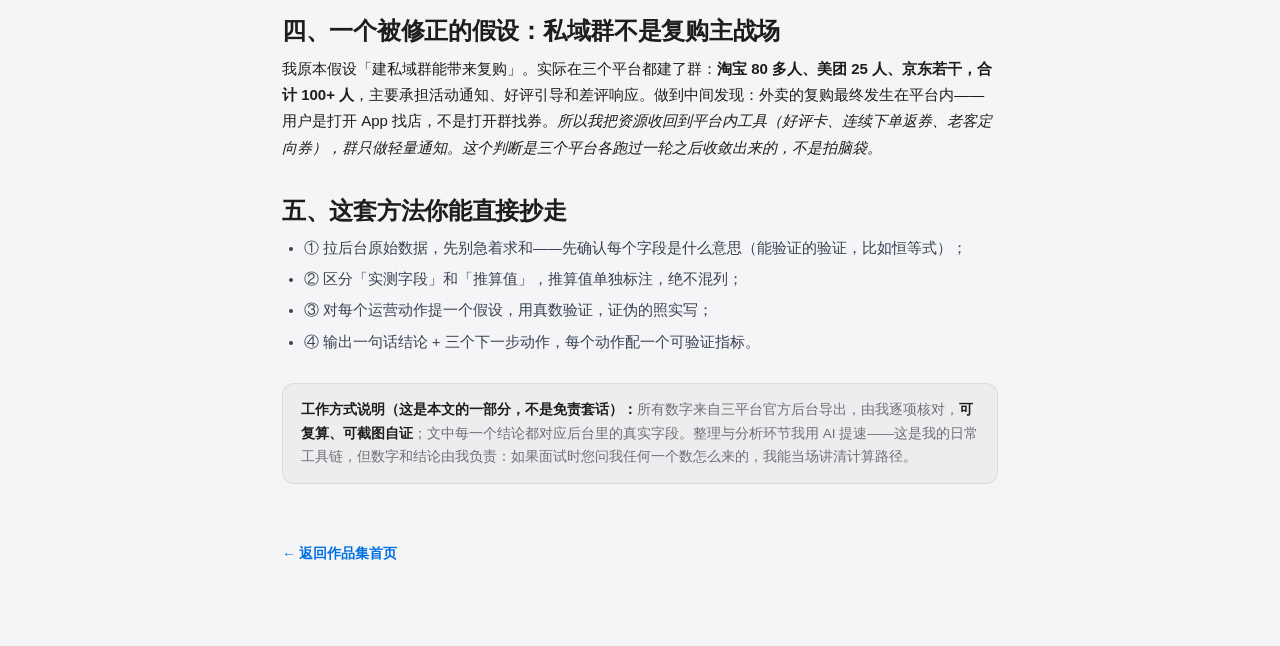
==== commit db6a2d7c: "作品集 v4：三岗定位重排（AI 产品运营主投）+ 去 AI 代笔痕迹 - 首页：标题/副标题改为 AI 产品运营求职作品集；新增「同骨架换器官」定位段、   按岗位跳转的 roles 区块、产品运营" ====
--- a/aigc/index.html
+++ b/aigc/index.html
@@ -55,23 +55,14 @@
 <link rel="stylesheet" href="../assets/apple-fx.css"></head><body>
 
 <nav id="nav">
-
   <span class="brand">佚名 · 作品集</span>
-
   <a href="/">首页</a>
-
+  <a href="/evaluation/index.html">质量评测</a>
+  <a href="/prompts/index.html">Prompt 设计</a>
   <a href="/mvp/index.html">选一本 MVP</a>
-
-  <a href="/evaluation/index.html">质量验证</a>
-
   <a href="/analysis/index.html">竞品调研</a>
-
   <a href="/aigc/index.html" class="on">运营笔记</a>
-
   <a href="/reviews/index.html">评价运营</a>
-
-  <a href="/prompts/index.html">Prompt 模板</a>
-
 </nav>
 
 <div class="wrap">
@@ -134,15 +125,15 @@
 
 <p><strong>结论 1：买量能拉爆曝光，但买不来转化。</strong>5 月参加平台活动，美团曝光从 4 月的 7,139 冲到 55,951（环比 +683%），订单 368 单；但入店转化率从平月的 6.5–7.6% 被稀释到 5.5%——来的是泛流量。停投后 6 月订单回落到 138。<em>启示：活动是放大器，不是发动机；承接和复购才是。</em></p>
 
-<p><strong>结论 2：9 月塌方是系统性的，不是某个平台的故障。</strong>三平台同步 −61%，不是单点问题，是平台整体流量分配收缩 + 季节性。<em>启示：自救方向是私域和老客复购，不是等自然流量回来。</em></p>
+<p><strong>结论 2：8 月是效率峰值，复购是基本盘。</strong>当月结算净额 6,650 元为全期最高，三平台老客占比稳定在三成以上。<em>启示：活动是放大器不是发动机，能沉淀下来的只有老客关系。</em></p>
 
 <p><strong>结论 3（最反直觉）：淘宝把 96.5% 的曝光给了新客，但转化靠老客。</strong>淘宝新客曝光 49,593 人 vs 老客 1,812 人；可老客下单转化率 42.7%，是新客（13.7%）的三倍多，老客进店转化 14.7% vs 新客 3.3%。<em>启示：曝光结构和转化结构是错配的——把老客从平台导到私域，是这家店最大的增量空间，比继续买新客曝光便宜。</em></p>
 
 
 
-<h2>四、一个被我自己证伪的假设</h2>
+<h2>四、一个被修正的假设：私域群不是复购主战场</h2>
 
-<p>我原本假设「建私域粉丝群能带来复购」。实测：美团粉丝群 25 人，<strong>群订单占比 0%</strong>。群建了，动作做了，转化没发生——我把这个失败照实写在这里，不删。<em>它换来的认知是：25 人的群没有运营杠杆，先把「老客识别 → 定向触达」做扎实，再谈群。</em></p>
+<p>我原本假设「建私域群能带来复购」。实际在三个平台都建了群：<strong>淘宝 80 多人、美团 25 人、京东若干，合计 100+ 人</strong>，主要承担活动通知、好评引导和差评响应。做到中间发现：外卖的复购最终发生在平台内——用户是打开 App 找店，不是打开群找券。<em>所以我把资源收回到平台内工具（好评卡、连续下单返券、老客定向券），群只做轻量通知。这个判断是三个平台各跑过一轮之后收敛出来的，不是拍脑袋。</em></p>
 
 
 
@@ -162,7 +153,7 @@
 
 
 
-<div class="disclosure"><strong>AI 使用声明（这是本文的一部分，不是免责套话）：</strong>本文的数据核对框架与文字表述由 AI 协助完成；<strong>所有数字来自三平台官方后台导出，由本人逐项核对，可复算、可截图自证</strong>；文中每一个结论都对应后台里的真实字段。我用 AI 提速，但对每个数字负责——如果面试时您问我任何一个数怎么来的，我能当场讲清计算路径。</div>
+<div class="disclosure"><strong>工作方式说明（这是本文的一部分，不是免责套话）：</strong>所有数字来自三平台官方后台导出，由我逐项核对，<strong>可复算、可截图自证</strong>；文中每一个结论都对应后台里的真实字段。整理与分析环节我用 AI 提速——这是我的日常工具链，但数字和结论由我负责：如果面试时您问我任何一个数怎么来的，我能当场讲清计算路径。</div>
 
 
 
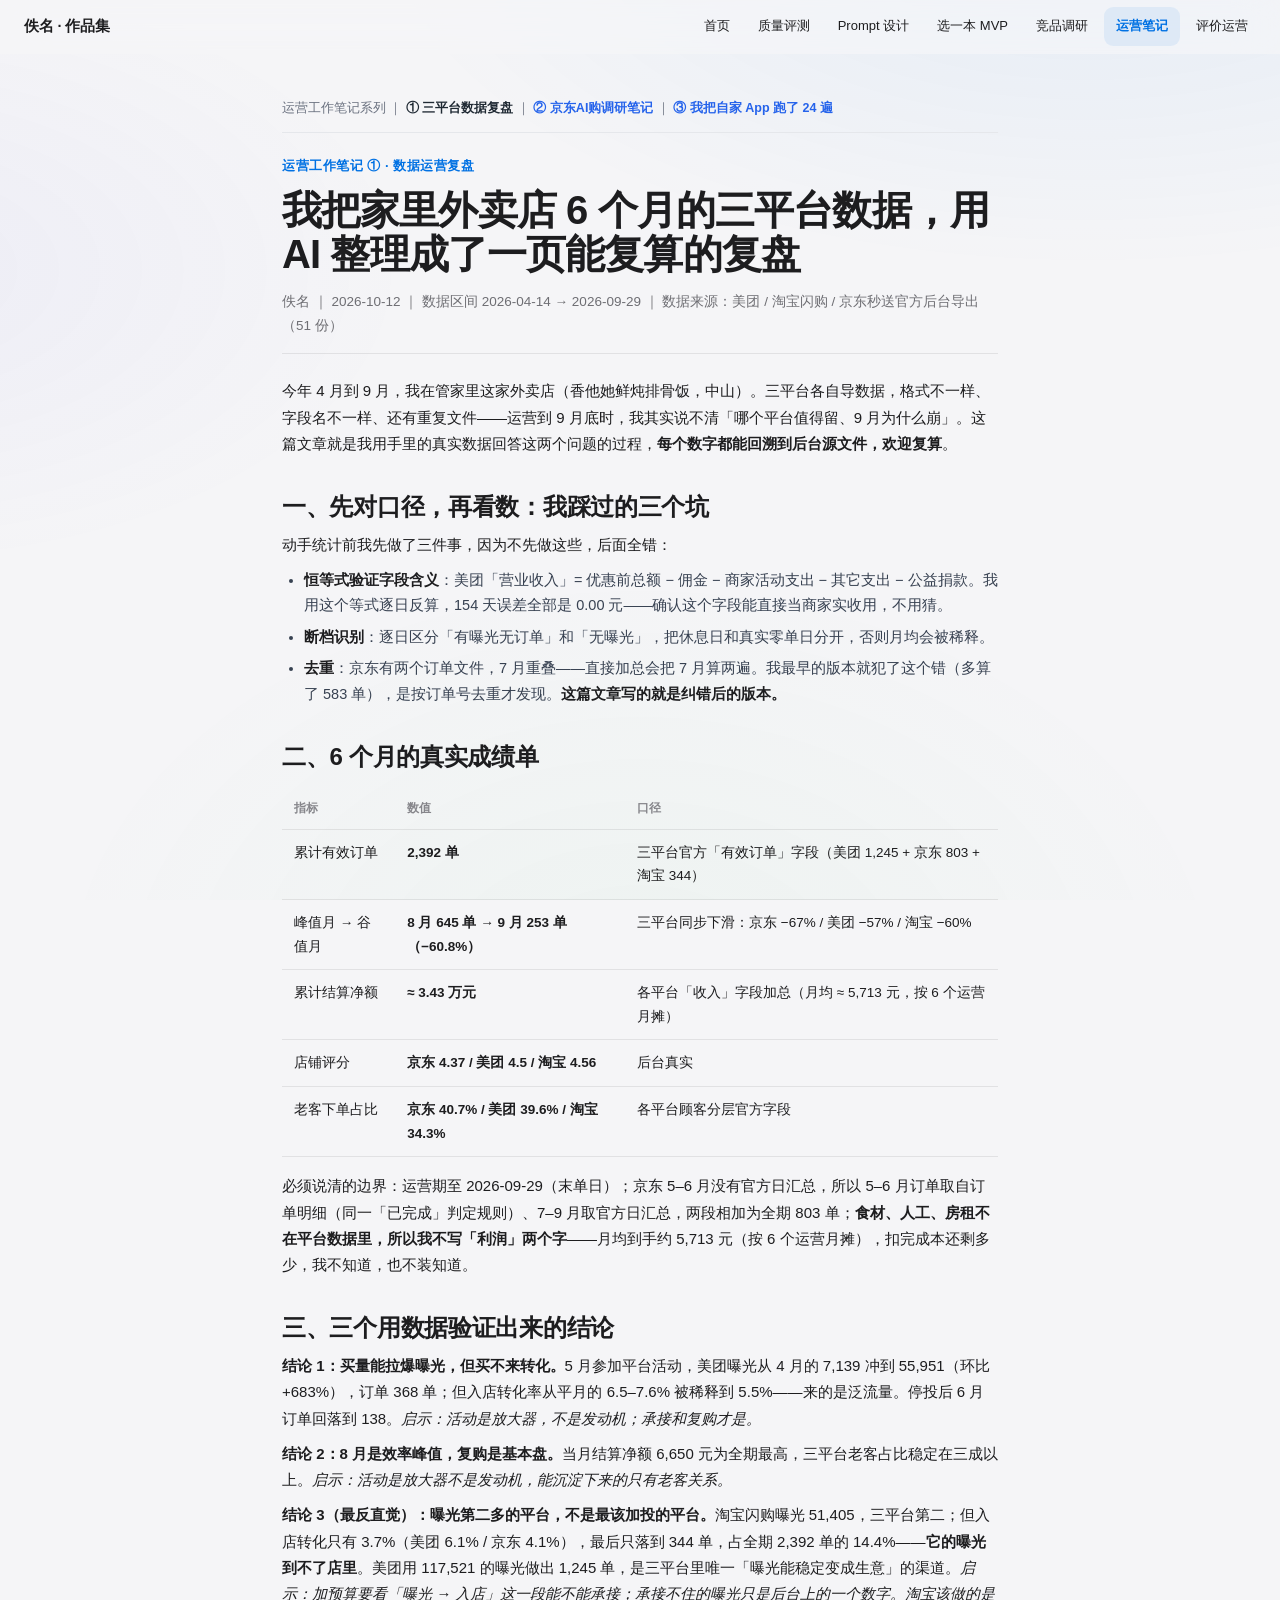
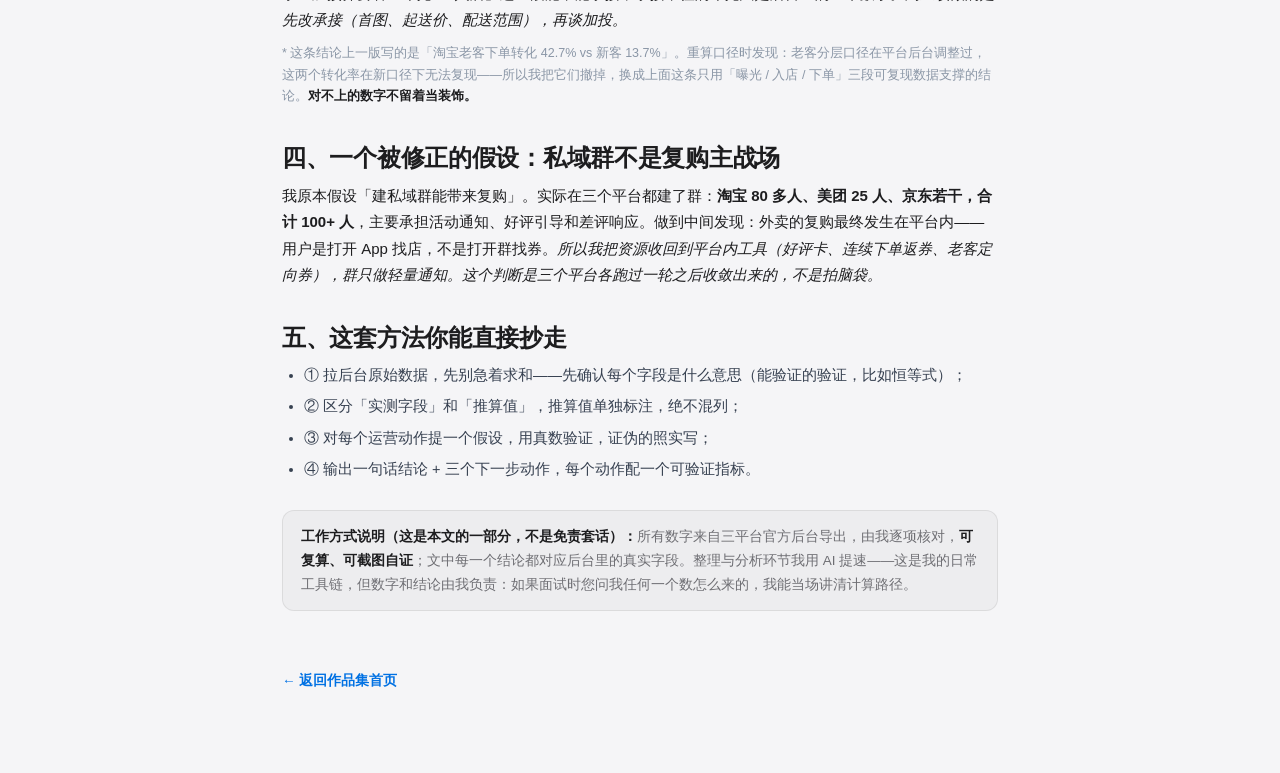
==== commit f96074b2: "数据口径统一 v2：订单 2,392 / 净额 34,280；首页按主证岗位分组重排 + 作品一改运营视角" ====
--- a/aigc/index.html
+++ b/aigc/index.html
@@ -105,19 +105,19 @@
 
   <tr><th>指标</th><th>数值</th><th>口径</th></tr>
 
-  <tr><td>累计有效订单</td><td><strong>2,031 单</strong></td><td>三平台官方「有效订单」字段（美团 1,245 + 京东 442 + 淘宝 344）</td></tr>
+  <tr><td>累计有效订单</td><td><strong>2,392 单</strong></td><td>三平台官方「有效订单」字段（美团 1,245 + 京东 803 + 淘宝 344）</td></tr>
 
-  <tr><td>峰值月 → 谷值月</td><td><strong>8 月 644 单 → 9 月 253 单（−61%）</strong></td><td>三平台同步下滑：京东 −67% / 美团 −57% / 淘宝 −59%</td></tr>
+  <tr><td>峰值月 → 谷值月</td><td><strong>8 月 645 单 → 9 月 253 单（−60.8%）</strong></td><td>三平台同步下滑：京东 −67% / 美团 −57% / 淘宝 −60%</td></tr>
 
-  <tr><td>累计结算净额</td><td><strong>≈ 3.67 万元</strong></td><td>各平台「收入」字段加总（月均 ≈ 6,100 元，按 6 个运营月摊）</td></tr>
+  <tr><td>累计结算净额</td><td><strong>≈ 3.43 万元</strong></td><td>各平台「收入」字段加总（月均 ≈ 5,713 元，按 6 个运营月摊）</td></tr>
 
   <tr><td>店铺评分</td><td><strong>京东 4.37 / 美团 4.5 / 淘宝 4.56</strong></td><td>后台真实</td></tr>
 
-  <tr><td>老客下单占比</td><td><strong>京东 32.3% / 淘宝 33.5% / 美团 39.6%</strong></td><td>各平台顾客分层官方字段</td></tr>
+  <tr><td>老客下单占比</td><td><strong>京东 40.7% / 美团 39.6% / 淘宝 34.3%</strong></td><td>各平台顾客分层官方字段</td></tr>
 
 </table>
 
-<p>必须说清的边界：运营期至 2026-09-29（末单日）；京东 5–6 月没有官方汇总字段，所以京东只算 7–9 月；<strong>食材、人工、房租不在平台数据里，所以我不写「利润」两个字</strong>——月均到手约 6,100 元（按 6 个运营月摊），扣完成本还剩多少，我不知道，也不装知道。</p>
+<p>必须说清的边界：运营期至 2026-09-29（末单日）；京东 5–6 月没有官方日汇总，所以 5–6 月订单取自订单明细（同一「已完成」判定规则）、7–9 月取官方日汇总，两段相加为全期 803 单；<strong>食材、人工、房租不在平台数据里，所以我不写「利润」两个字</strong>——月均到手约 5,713 元（按 6 个运营月摊），扣完成本还剩多少，我不知道，也不装知道。</p>
 
 
 
@@ -127,7 +127,9 @@
 
 <p><strong>结论 2：8 月是效率峰值，复购是基本盘。</strong>当月结算净额 6,650 元为全期最高，三平台老客占比稳定在三成以上。<em>启示：活动是放大器不是发动机，能沉淀下来的只有老客关系。</em></p>
 
-<p><strong>结论 3（最反直觉）：淘宝把 96.5% 的曝光给了新客，但转化靠老客。</strong>淘宝新客曝光 49,593 人 vs 老客 1,812 人；可老客下单转化率 42.7%，是新客（13.7%）的三倍多，老客进店转化 14.7% vs 新客 3.3%。<em>启示：曝光结构和转化结构是错配的——把老客从平台导到私域，是这家店最大的增量空间，比继续买新客曝光便宜。</em></p>
+<p><strong>结论 3（最反直觉）：曝光第二多的平台，不是最该加投的平台。</strong>淘宝闪购曝光 51,405，三平台第二；但入店转化只有 3.7%（美团 6.1% / 京东 4.1%），最后只落到 344 单，占全期 2,392 单的 14.4%——<strong>它的曝光到不了店里</strong>。美团用 117,521 的曝光做出 1,245 单，是三平台里唯一「曝光能稳定变成生意」的渠道。<em>启示：加预算要看「曝光 → 入店」这一段能不能承接；承接不住的曝光只是后台上的一个数字。淘宝该做的是先改承接（首图、起送价、配送范围），再谈加投。</em></p>
+
+<p style="font-size:12.5px;color:#8a96a6">* 这条结论上一版写的是「淘宝老客下单转化 42.7% vs 新客 13.7%」。重算口径时发现：老客分层口径在平台后台调整过，这两个转化率在新口径下无法复现——所以我把它们撤掉，换成上面这条只用「曝光 / 入店 / 下单」三段可复现数据支撑的结论。<b>对不上的数字不留着当装饰。</b></p>
 
 
 
